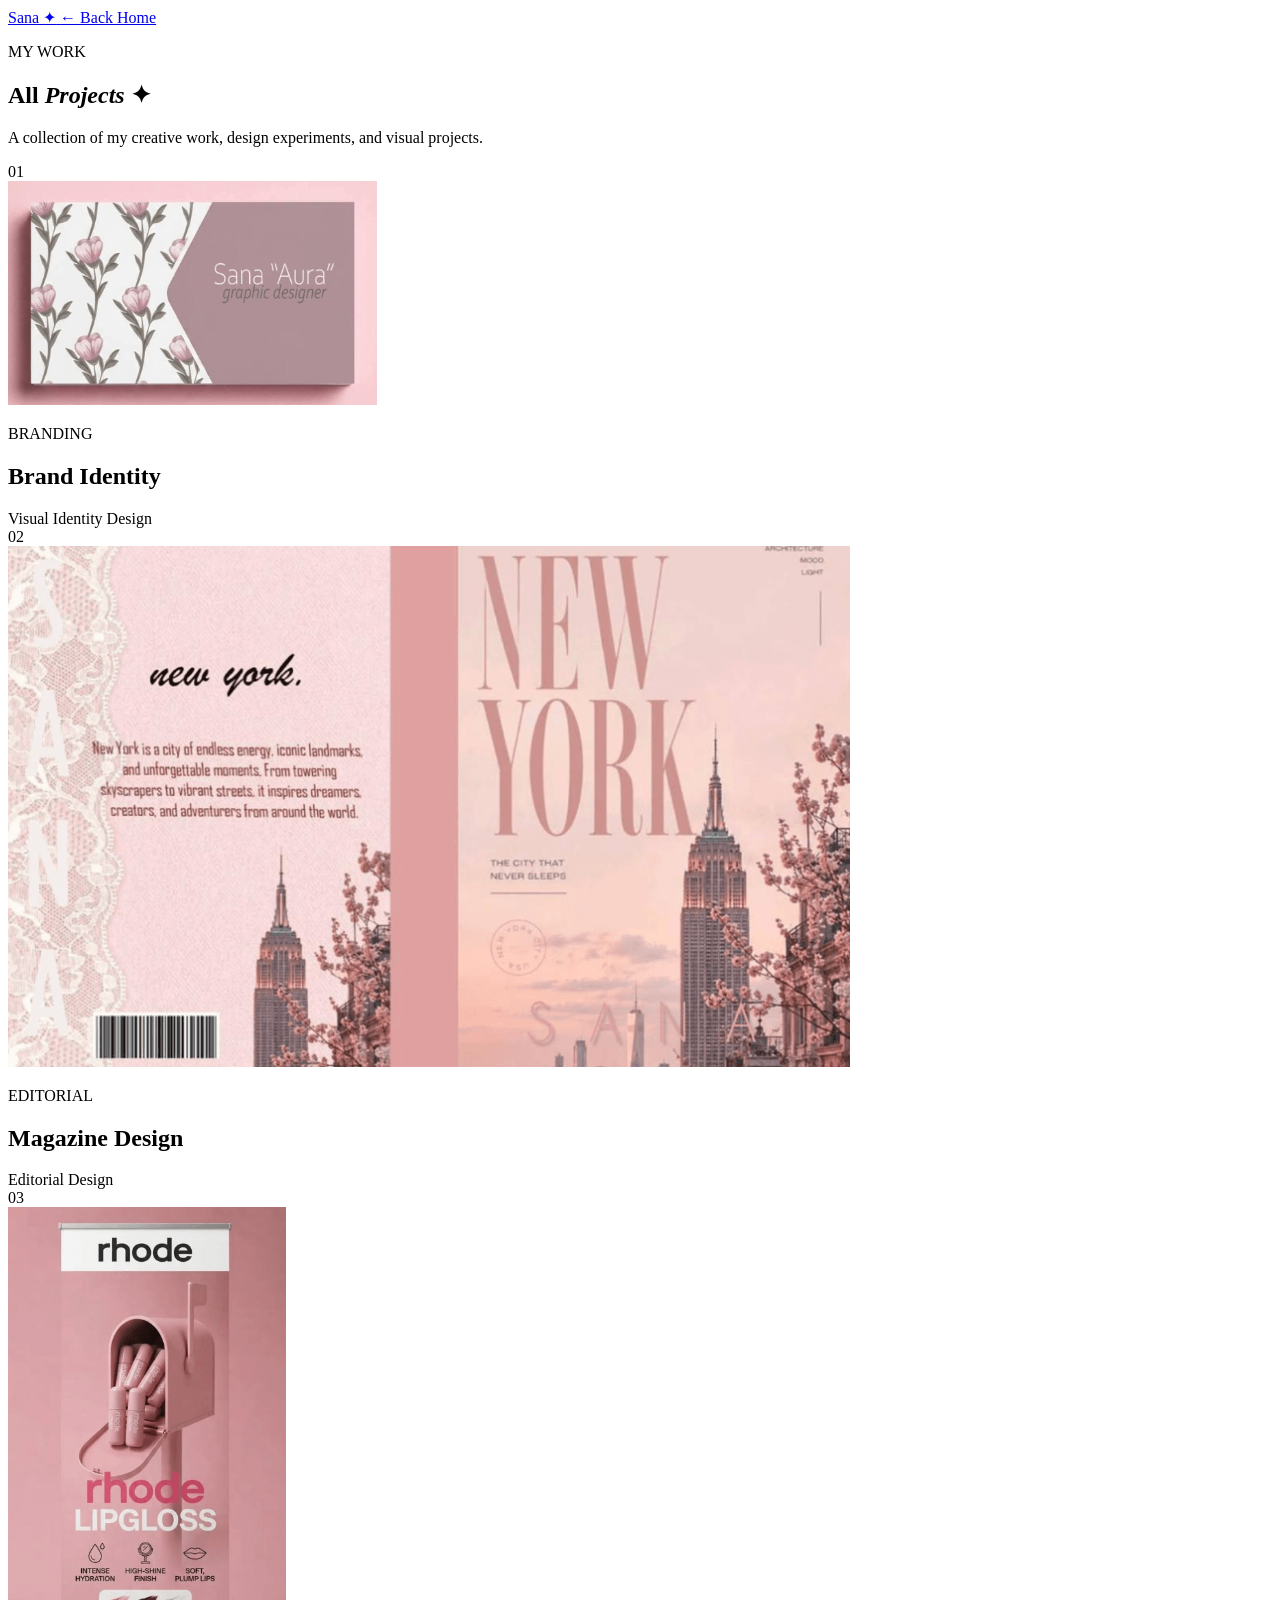
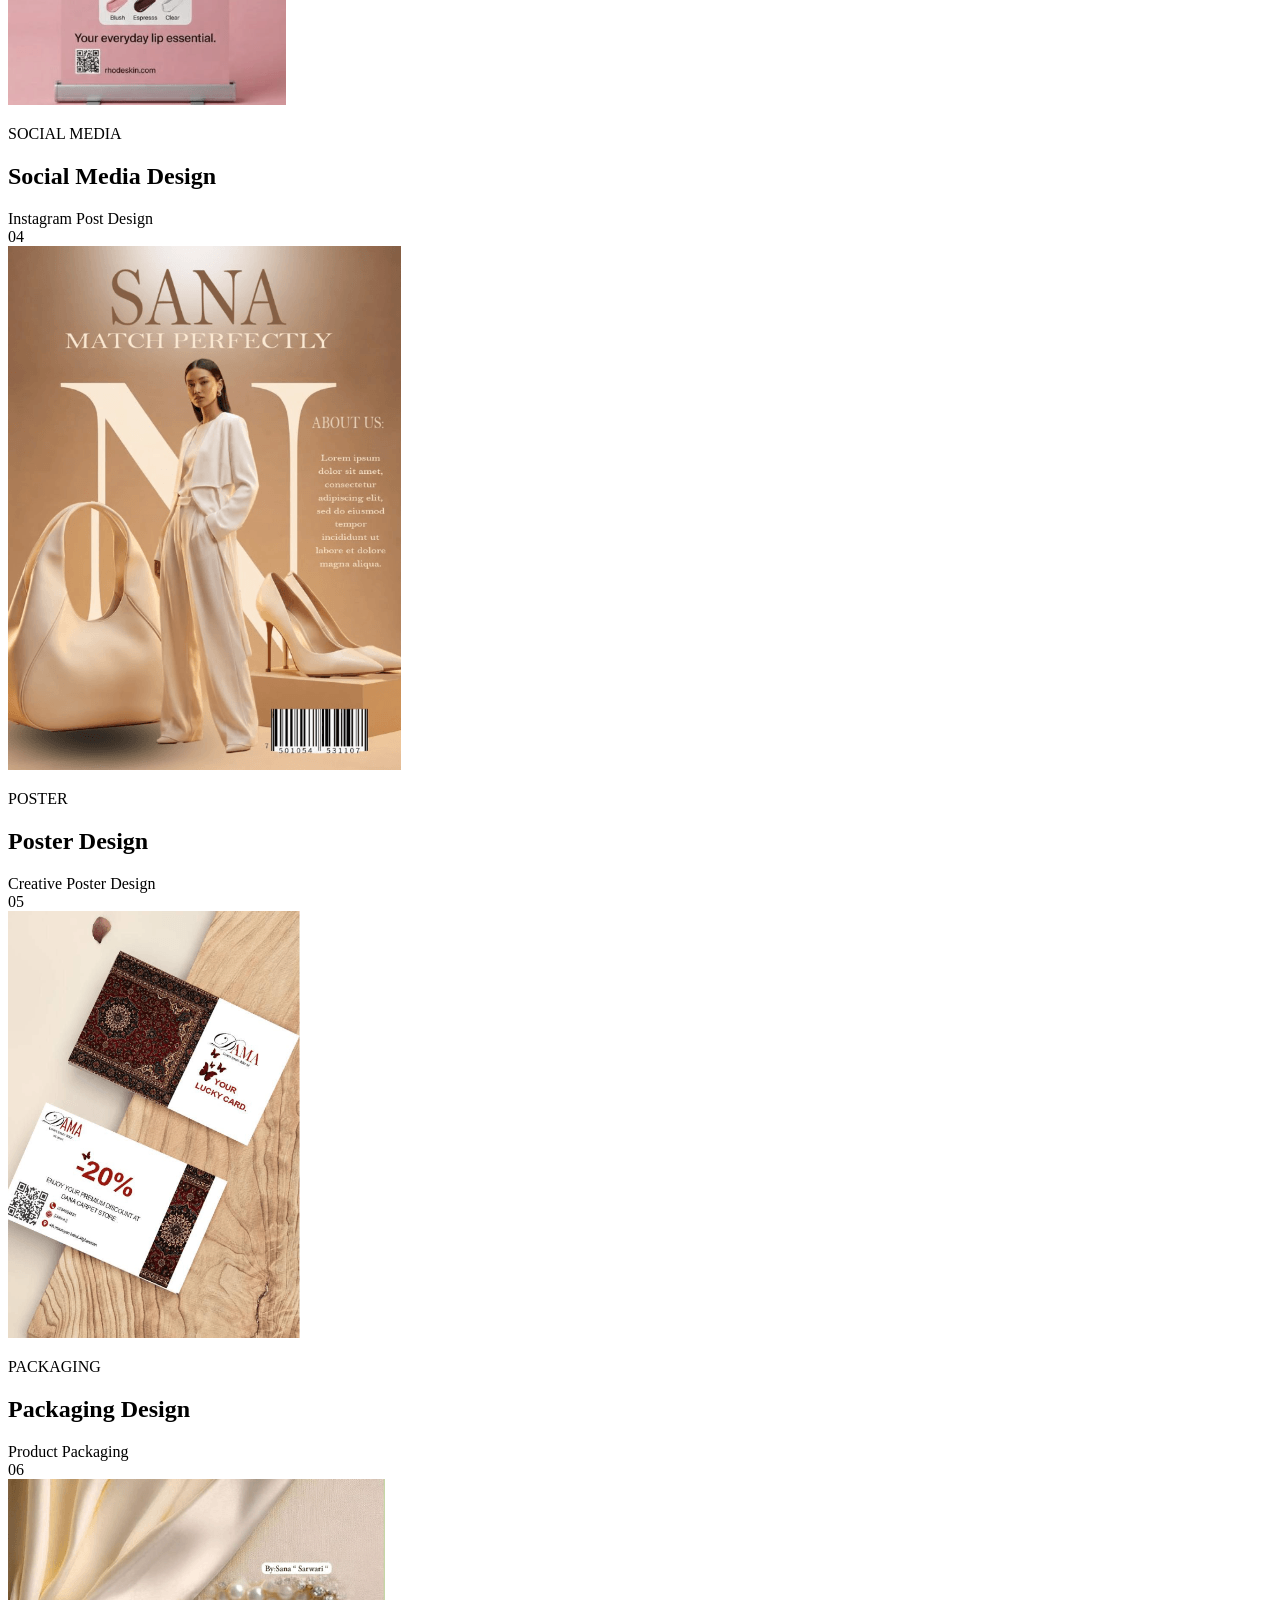
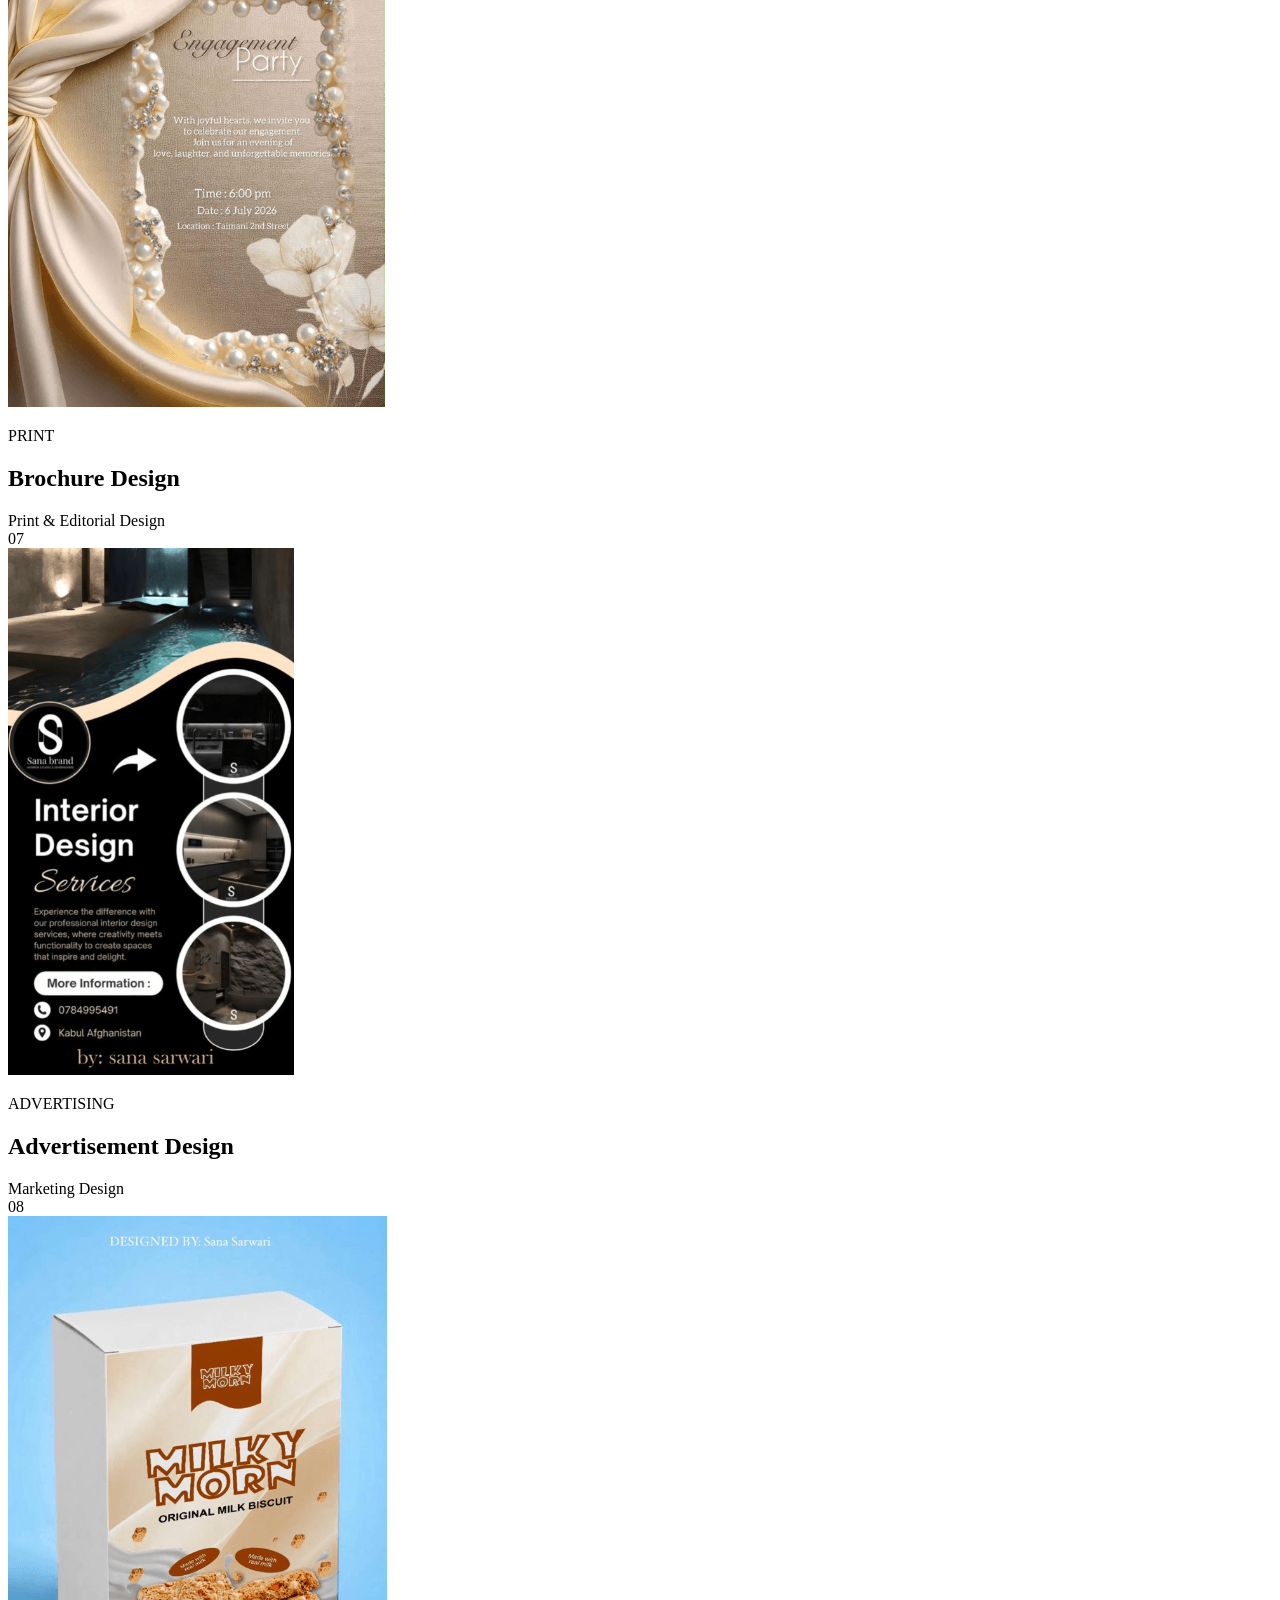
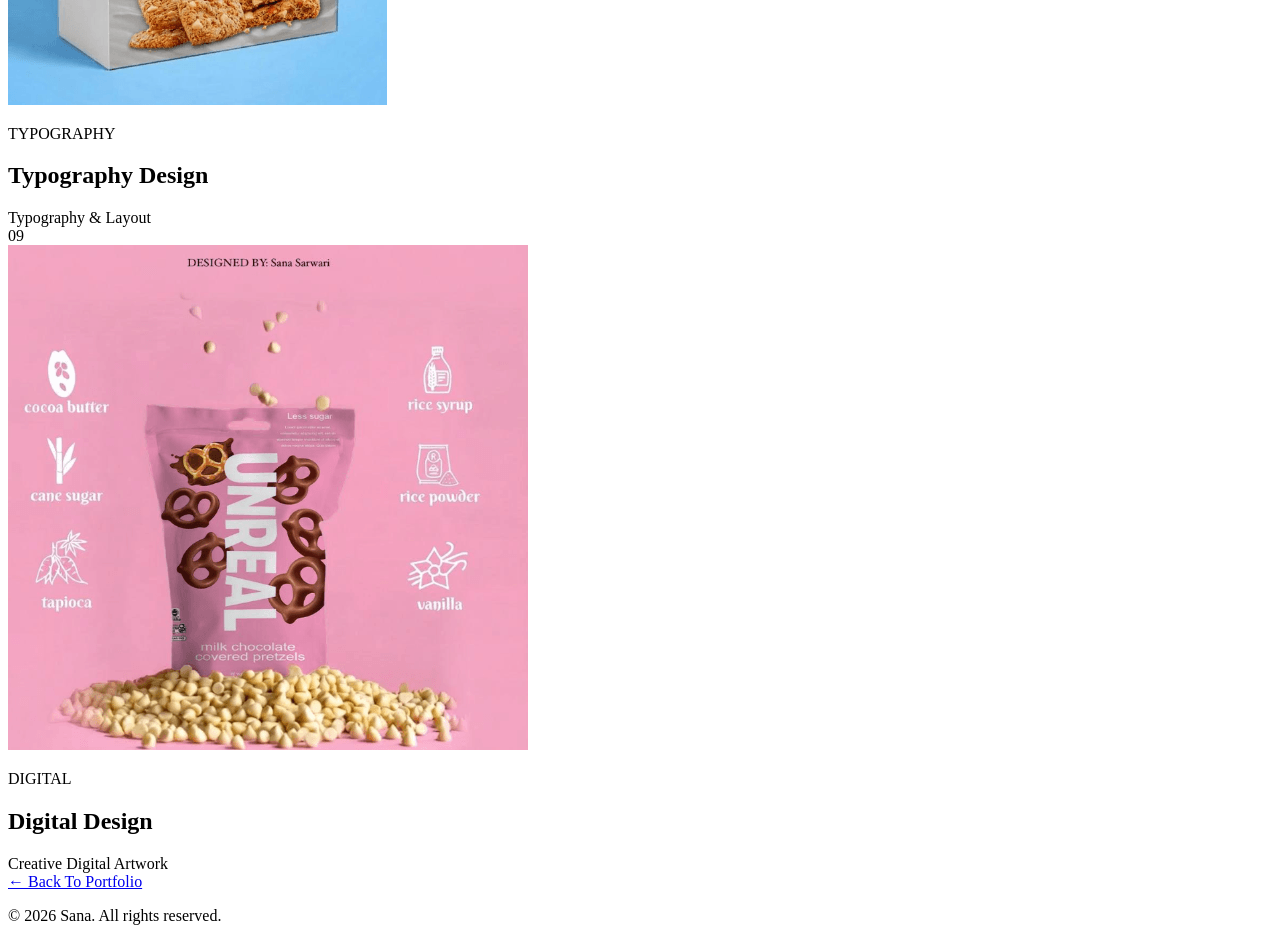
==== project.html @ 64613d1a "first commit" ====
<!doctype html>
<html lang="en">
  <head>
    <meta charset="UTF-8" />

    <meta name="viewport" content="width=device-width, initial-scale=1.0" />

    <title>Sana | All Projects</title>

    <link rel="preconnect" href="https://fonts.googleapis.com" />
    <link rel="preconnect" href="https://fonts.gstatic.com" crossorigin />

    <link
      href="https://fonts.googleapis.com/css2?family=DM+Sans:wght@400;500;600;700&family=Playfair+Display:ital,wght@0,500;0,600;1,500;1,600&display=swap"
      rel="stylesheet"
    />

    <link rel="stylesheet" href="Project.css" />
  </head>

  <body>
    <!-- ================= NAVBAR ================= -->

    <header class="project-header">
      <nav class="project-navbar">
        <a href="index2.html" class="project-logo">
          Sana
          <span>✦</span>
        </a>

        <a href="index2.html" class="back-home"> ← Back Home </a>
      </nav>
    </header>

    <!-- ================= MAIN ================= -->

    <main>
      <!-- ================= HERO ================= -->

      <section class="projects-hero">
        <div class="hero-content">
          <p class="section-label">MY WORK</p>

          <h1>
            All <em>Projects</em>
            <span>✦</span>
          </h1>

          <p>
            A collection of my creative work, design experiments, and visual
            projects.
          </p>
        </div>
      </section>

      <!-- ================= ALL PROJECTS ================= -->

      <section class="all-projects">
        <div class="container">
          <div class="projects-grid">
            <!-- PROJECT 01 -->

            <article class="project-box">
              <div class="project-number">01</div>

              <div class="project-image">
                <img src="imges/7080 (1).png" alt="Brand Identity Project" />
              </div>

              <div class="project-content">
                <p>BRANDING</p>

                <h2>Brand Identity</h2>

                <span> Visual Identity Design </span>
              </div>
            </article>

            <!-- PROJECT 02 -->

            <article class="project-box">
              <div class="project-number">02</div>

              <div class="project-image">
                <img src="imges/Kharij.PNG" alt="Magazine Design Project" />
              </div>

              <div class="project-content">
                <p>EDITORIAL</p>

                <h2>Magazine Design</h2>

                <span> Editorial Design </span>
              </div>
            </article>

            <!-- PROJECT 03 -->

            <article class="project-box">
              <div class="project-number">03</div>

              <div class="project-image">
                <img src="imges/Lab.PNG" alt="Social Media Design Project" />
              </div>

              <div class="project-content">
                <p>SOCIAL MEDIA</p>

                <h2>Social Media Design</h2>

                <span> Instagram Post Design </span>
              </div>
            </article>

            <!-- PROJECT 04 -->

            <article class="project-box">
              <div class="project-number">04</div>

              <div class="project-image">
                <img src="imges/SARWARY.PNG" alt="Poster Design Project" />
              </div>

              <div class="project-content">
                <p>POSTER</p>

                <h2>Poster Design</h2>

                <span> Creative Poster Design </span>
              </div>
            </article>

            <!-- PROJECT 05 -->

            <article class="project-box">
              <div class="project-number">05</div>

              <div class="project-image">
                <img src="imges/qalin.PNG" alt="Packaging Design Project" />
              </div>

              <div class="project-content">
                <p>PACKAGING</p>

                <h2>Packaging Design</h2>

                <span> Product Packaging </span>
              </div>
            </article>

            <!-- PROJECT 06 -->

            <article class="project-box">
              <div class="project-number">06</div>

              <div class="project-image">
                <img src="imges/Taj.PNG" alt="Brochure Design Project" />
              </div>

              <div class="project-content">
                <p>PRINT</p>

                <h2>Brochure Design</h2>

                <span> Print & Editorial Design </span>
              </div>
            </article>

            <!-- PROJECT 07 -->

            <article class="project-box">
              <div class="project-number">07</div>

              <div class="project-image">
                <img src="imges/BLOK.PNG" alt="Advertisement Design Project" />
              </div>

              <div class="project-content">
                <p>ADVERTISING</p>

                <h2>Advertisement Design</h2>

                <span> Marketing Design </span>
              </div>
            </article>

            <!-- PROJECT 08 -->

            <article class="project-box">
              <div class="project-number">08</div>

              <div class="project-image">
                <img src="imges/BES.PNG" alt="Typography Design Project" />
              </div>

              <div class="project-content">
                <p>TYPOGRAPHY</p>

                <h2>Typography Design</h2>

                <span> Typography & Layout </span>
              </div>
            </article>

            <!-- PROJECT 09 -->

            <article class="project-box">
              <div class="project-number">09</div>

              <div class="project-image">
                <img src="imges/sanap.PNG" alt="Digital Design Project" />
              </div>

              <div class="project-content">
                <p>DIGITAL</p>

                <h2>Digital Design</h2>

                <span> Creative Digital Artwork </span>
              </div>
            </article>
          </div>

          <!-- ================= BACK BUTTON ================= -->

          <div class="back-button">
            <a href="index2.html"> ← Back To Portfolio </a>
          </div>
        </div>
      </section>
    </main>

    <!-- ================= FOOTER ================= -->

    <footer>
      <p>© 2026 Sana. All rights reserved.</p>
    </footer>
  </body>
</html>
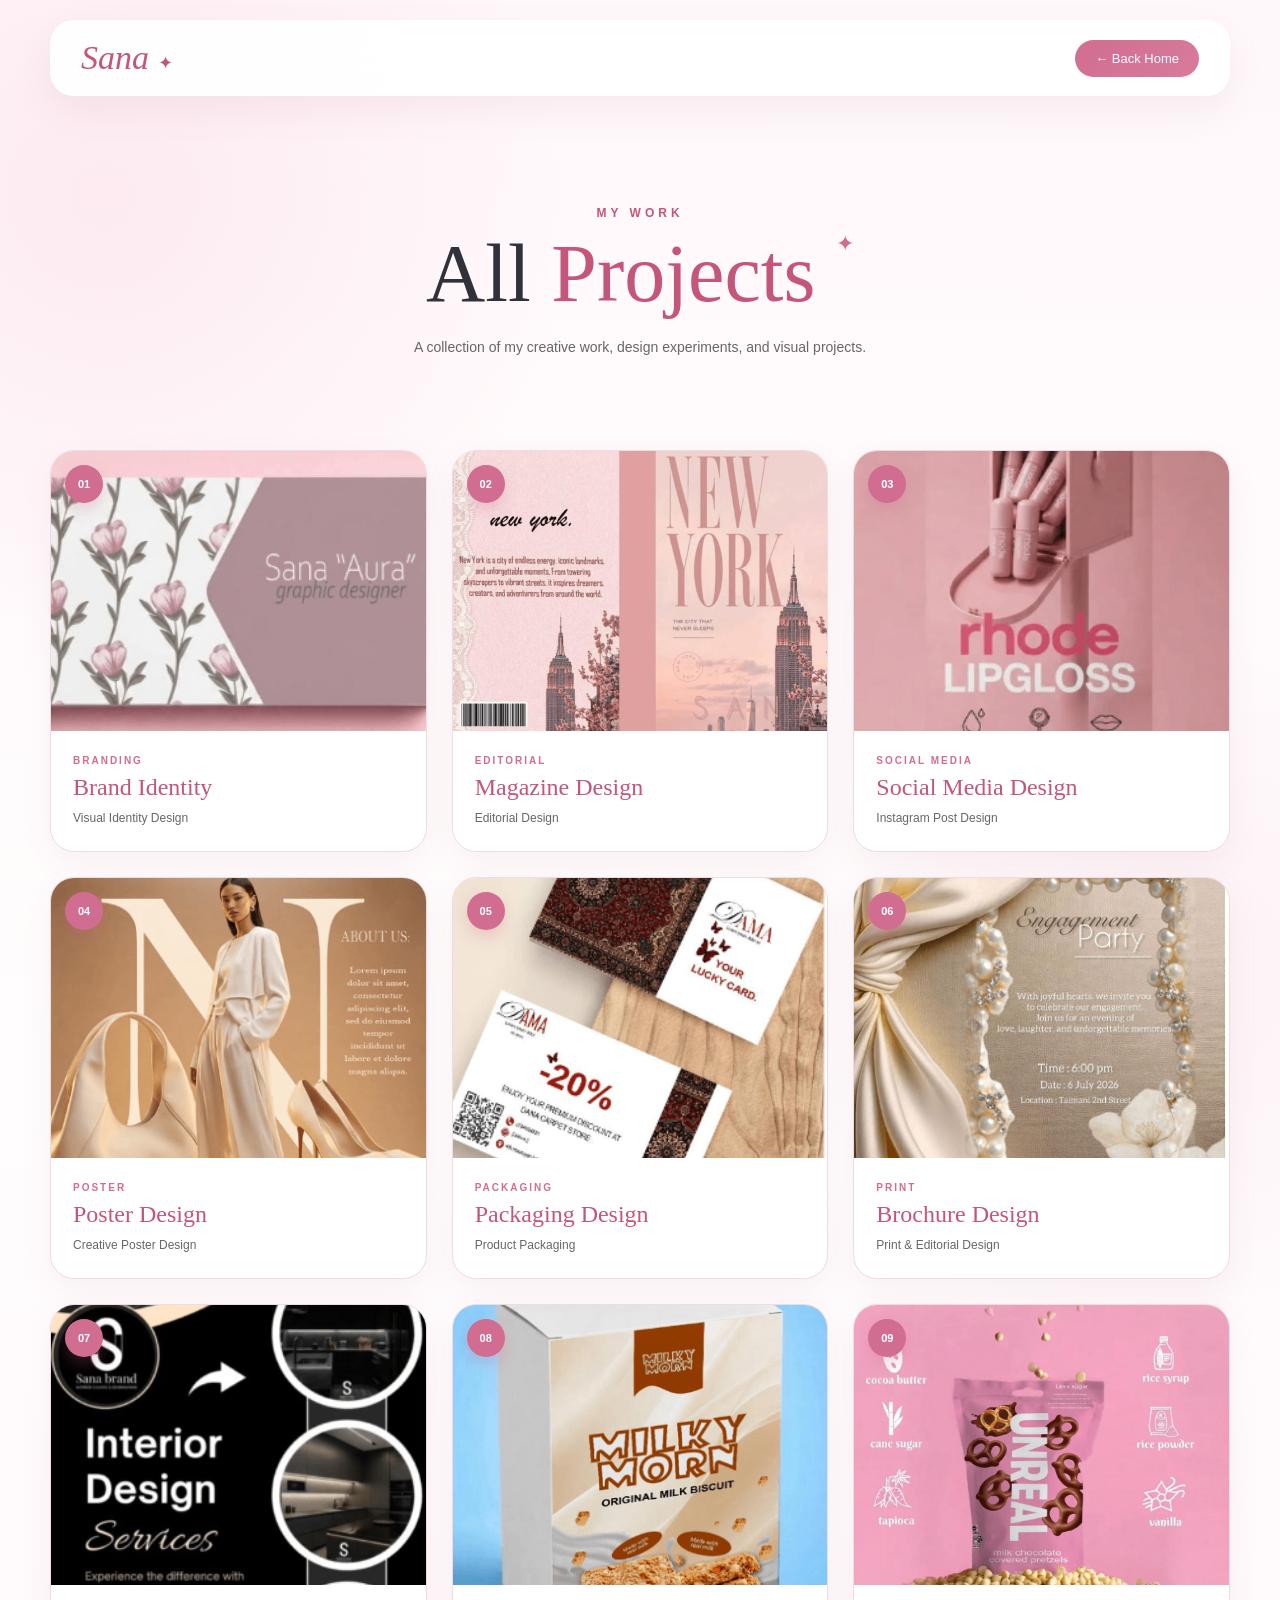
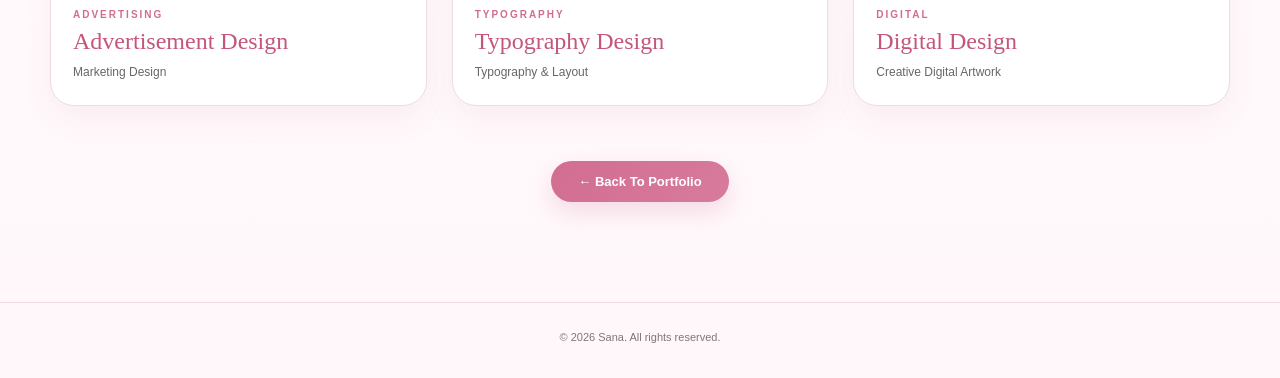
==== commit f8c5d643: "Refactor code structure for improved readability and maintainability" ====
--- a/project.html
+++ b/project.html
@@ -15,7 +15,7 @@
       rel="stylesheet"
     />
 
-    <link rel="stylesheet" href="Project.css" />
+    <link rel="stylesheet" href="project.css" />
   </head>
 
   <body>
@@ -23,7 +23,7 @@
 
     <header class="project-header">
       <nav class="project-navbar">
-        <a href="index2.html" class="project-logo">
+        <a href="index.html" class="project-logo">
           Sana
           <span>✦</span>
         </a>
@@ -224,7 +224,7 @@
           <!-- ================= BACK BUTTON ================= -->
 
           <div class="back-button">
-            <a href="index2.html"> ← Back To Portfolio </a>
+            <a href="index.html"> ← Back To Portfolio </a>
           </div>
         </div>
       </section>
--- a/project.css
+++ b/project.css
@@ -0,0 +1,913 @@
+/* ================================
+   PROJECT PAGE
+================================ */
+
+:root {
+
+  --pink: #d16d91;
+
+  --pink-dark: #c4557d;
+
+  --pink-light: #f8dce6;
+
+  --text: #30313b;
+
+  --muted: #68656b;
+
+  --white: #ffffff;
+
+  --line: #edd5df;
+
+  --shadow:
+    0 20px 55px
+    rgba(179, 89, 123, .10);
+
+}
+
+
+/* ================================
+   RESET
+================================ */
+
+* {
+
+  margin: 0;
+
+  padding: 0;
+
+  box-sizing: border-box;
+
+  scroll-behavior: smooth;
+
+}
+
+
+html {
+
+  scroll-padding-top: 100px;
+
+}
+
+
+body {
+
+  font-family:
+    "DM Sans",
+    sans-serif;
+
+  color:
+    var(--text);
+
+  background:
+
+    radial-gradient(
+      circle at 8% 10%,
+      rgba(247,204,219,.32),
+      transparent 22%
+    ),
+
+    radial-gradient(
+      circle at 92% 50%,
+      rgba(248,215,226,.30),
+      transparent 25%
+    ),
+
+    linear-gradient(
+      180deg,
+      #fff8fa 0%,
+      #fffdfd 55%,
+      #fff7fa 100%
+    );
+
+  min-height: 100vh;
+
+  overflow-x: hidden;
+
+}
+
+
+a {
+
+  text-decoration: none;
+
+  color: inherit;
+
+}
+
+
+.container {
+
+  width:
+    min(
+      1180px,
+      calc(100% - 90px)
+    );
+
+  margin:
+    0 auto;
+
+}
+
+
+/* ================================
+   NAVBAR
+================================ */
+
+.project-header {
+
+  position:
+    sticky;
+
+  top:
+    0;
+
+  z-index:
+    1000;
+
+  padding-top:
+    20px;
+
+}
+
+
+.project-navbar {
+
+  width:
+    min(
+      1180px,
+      calc(100% - 90px)
+    );
+
+  min-height:
+    76px;
+
+  margin:
+    0 auto;
+
+  padding:
+    0 30px;
+
+  display:
+    flex;
+
+  align-items:
+    center;
+
+  justify-content:
+    space-between;
+
+  border-radius:
+    24px;
+
+  background:
+    rgba(255,255,255,.92);
+
+  backdrop-filter:
+    blur(18px);
+
+  border:
+    1px solid
+    rgba(255,255,255,.95);
+
+  box-shadow:
+    0 14px 35px
+    rgba(170,86,117,.09);
+
+}
+
+
+.project-logo {
+
+  font-family:
+    "Playfair Display",
+    serif;
+
+  font-size:
+    34px;
+
+  font-style:
+    italic;
+
+  color:
+    var(--pink-dark);
+
+}
+
+
+.project-logo span {
+
+  font-family:
+    "DM Sans",
+    sans-serif;
+
+  font-style:
+    normal;
+
+  font-size:
+    18px;
+
+}
+
+
+.back-home {
+
+  padding:
+    11px 20px;
+
+  border-radius:
+    999px;
+
+  color:
+    white;
+
+  font-size:
+    13px;
+
+  background:
+    linear-gradient(
+      135deg,
+      var(--pink),
+      #d77b9c
+    );
+
+  transition:
+    .3s ease;
+
+}
+
+
+.back-home:hover {
+
+  transform:
+    translateY(-3px);
+
+  box-shadow:
+    0 10px 24px
+    rgba(203,101,141,.22);
+
+}
+
+
+/* ================================
+   HERO
+================================ */
+
+.projects-hero {
+
+  padding:
+    110px 20px 70px;
+
+  text-align:
+    center;
+
+}
+
+
+.hero-content {
+
+  max-width:
+    700px;
+
+  margin:
+    0 auto;
+
+}
+
+
+.section-label {
+
+  color:
+    var(--pink-dark);
+
+  font-size:
+    12px;
+
+  font-weight:
+    700;
+
+  letter-spacing:
+    4px;
+
+  margin-bottom:
+    13px;
+
+}
+
+
+.hero-content h1 {
+
+  font-family:
+    "Playfair Display",
+    serif;
+
+  font-size:
+    clamp(
+      52px,
+      7vw,
+      82px
+    );
+
+  font-weight:
+    500;
+
+  line-height:
+    1;
+
+  margin-bottom:
+    20px;
+
+}
+
+
+.hero-content h1 em {
+
+  color:
+    var(--pink-dark);
+
+  font-style:
+    normal;
+
+}
+
+
+.hero-content h1 span {
+
+  color:
+    var(--pink);
+
+  font-family:
+    "DM Sans",
+    sans-serif;
+
+  font-size:
+    22px;
+
+  vertical-align:
+    top;
+
+}
+
+
+.hero-content > p:last-child {
+
+  max-width:
+    520px;
+
+  margin:
+    0 auto;
+
+  color:
+    var(--muted);
+
+  font-size:
+    14px;
+
+  line-height:
+    1.8;
+
+}
+
+
+/* ================================
+   PROJECTS
+================================ */
+
+.all-projects {
+
+  padding:
+    20px 0 100px;
+
+}
+
+
+.projects-grid {
+
+  display:
+    grid;
+
+  grid-template-columns:
+    repeat(3, 1fr);
+
+  gap:
+    25px;
+
+}
+
+
+/* ================================
+   PROJECT CARD
+================================ */
+
+.project-box {
+
+  position:
+    relative;
+
+  overflow:
+    hidden;
+
+  border-radius:
+    24px;
+
+  background:
+    white;
+
+  border:
+    1px solid
+    #efdbe3;
+
+  box-shadow:
+    0 12px 32px
+    rgba(170,84,116,.07);
+
+  transition:
+    .4s ease;
+
+}
+
+
+.project-box:hover {
+
+  transform:
+    translateY(-10px);
+
+  box-shadow:
+    0 22px 45px
+    rgba(170,84,116,.15);
+
+}
+
+
+/* ================================
+   PROJECT NUMBER
+================================ */
+
+.project-number {
+
+  position:
+    absolute;
+
+  top:
+    14px;
+
+  left:
+    14px;
+
+  z-index:
+    5;
+
+  width:
+    38px;
+
+  height:
+    38px;
+
+  display:
+    grid;
+
+  place-items:
+    center;
+
+  border-radius:
+    50%;
+
+  color:
+    white;
+
+  background:
+    var(--pink);
+
+  font-size:
+    11px;
+
+  font-weight:
+    600;
+
+  box-shadow:
+    0 7px 15px
+    rgba(203,101,141,.25);
+
+}
+
+
+/* ================================
+   PROJECT IMAGE
+================================ */
+
+.project-image {
+
+  width:
+    100%;
+
+  height:
+    280px;
+
+  overflow:
+    hidden;
+
+  background:
+    linear-gradient(
+      135deg,
+      #f5cbd7,
+      #e8acbf
+    );
+
+}
+
+
+.project-image img {
+
+  width:
+    100%;
+
+  height:
+    100%;
+
+  display:
+    block;
+
+  object-fit:
+    cover;
+
+  object-position:
+    center;
+
+  transition:
+    transform .6s ease;
+
+}
+
+
+.project-box:hover
+.project-image img {
+
+  transform:
+    scale(1.07);
+
+}
+
+
+/* ================================
+   PROJECT CONTENT
+================================ */
+
+.project-content {
+
+  padding:
+    24px 22px 25px;
+
+}
+
+
+.project-content p {
+
+  color:
+    var(--pink);
+
+  font-size:
+    10px;
+
+  font-weight:
+    700;
+
+  letter-spacing:
+    2px;
+
+  margin-bottom:
+    8px;
+
+}
+
+
+.project-content h2 {
+
+  font-family:
+    "Playfair Display",
+    serif;
+
+  font-size:
+    24px;
+
+  font-weight:
+    500;
+
+  color:
+    var(--pink-dark);
+
+  margin-bottom:
+    7px;
+
+}
+
+
+.project-content span {
+
+  color:
+    var(--muted);
+
+  font-size:
+    12px;
+
+}
+
+
+.project-content a {
+
+  width:
+    max-content;
+
+  margin-top:
+    18px;
+
+  display:
+    inline-flex;
+
+  align-items:
+    center;
+
+  justify-content:
+    center;
+
+  gap:
+    8px;
+
+  padding:
+    10px 18px;
+
+  border:
+    1px solid
+    #e6b9c9;
+
+  border-radius:
+    999px;
+
+  color:
+    var(--pink-dark);
+
+  font-size:
+    11px;
+
+  font-weight:
+    600;
+
+  transition:
+    .3s ease;
+
+}
+
+
+.project-content a:hover {
+
+  color:
+    white;
+
+  background:
+    var(--pink);
+
+  border-color:
+    var(--pink);
+
+  transform:
+    translateY(-3px);
+
+}
+
+
+/* ================================
+   BACK BUTTON
+================================ */
+
+.back-button {
+
+  display:
+    flex;
+
+  justify-content:
+    center;
+
+  margin-top:
+    55px;
+
+}
+
+
+.back-button a {
+
+  padding:
+    13px 27px;
+
+  border-radius:
+    999px;
+
+  color:
+    white;
+
+  background:
+    linear-gradient(
+      135deg,
+      var(--pink),
+      #d77b9c
+    );
+
+  font-size:
+    13px;
+
+  font-weight:
+    600;
+
+  box-shadow:
+    0 10px 25px
+    rgba(203,101,141,.20);
+
+  transition:
+    .3s ease;
+
+}
+
+
+.back-button a:hover {
+
+  transform:
+    translateY(-4px);
+
+  box-shadow:
+    0 16px 32px
+    rgba(203,101,141,.28);
+
+}
+
+
+/* ================================
+   FOOTER
+================================ */
+
+footer {
+
+  padding:
+    28px 20px 35px;
+
+  text-align:
+    center;
+
+  border-top:
+    1px solid
+    #f0dce3;
+
+}
+
+
+footer p {
+
+  color:
+    #81757c;
+
+  font-size:
+    11px;
+
+}
+
+
+/* ================================
+   TABLET
+================================ */
+
+@media (max-width: 950px) {
+
+  .projects-grid {
+
+    grid-template-columns:
+      repeat(2, 1fr);
+
+  }
+
+}
+
+
+/* ================================
+   MOBILE
+================================ */
+
+@media (max-width: 650px) {
+
+  .container,
+  .project-navbar {
+
+    width:
+      calc(100% - 28px);
+
+  }
+
+
+  .project-header {
+
+    padding-top:
+      10px;
+
+  }
+
+
+  .project-navbar {
+
+    min-height:
+      64px;
+
+    padding:
+      0 18px;
+
+  }
+
+
+  .project-logo {
+
+    font-size:
+      28px;
+
+  }
+
+
+  .back-home {
+
+    padding:
+      9px 15px;
+
+    font-size:
+      11px;
+
+  }
+
+
+  .projects-hero {
+
+    padding:
+      80px 20px 45px;
+
+  }
+
+
+  .hero-content h1 {
+
+    font-size:
+      48px;
+
+  }
+
+
+  .projects-grid {
+
+    grid-template-columns:
+      1fr;
+
+    gap:
+      20px;
+
+  }
+
+
+  .project-image {
+
+    height:
+      250px;
+
+  }
+
+
+  .project-content h2 {
+
+    font-size:
+      22px;
+
+  }
+
+}
+
+
+/* ================================
+   SMALL MOBILE
+================================ */
+
+@media (max-width: 400px) {
+
+  .hero-content h1 {
+
+    font-size:
+      42px;
+
+  }
+
+
+  .project-image {
+
+    height:
+      220px;
+
+  }
+
+
+  .project-content {
+
+    padding:
+      20px;
+
+  }
+
+}
